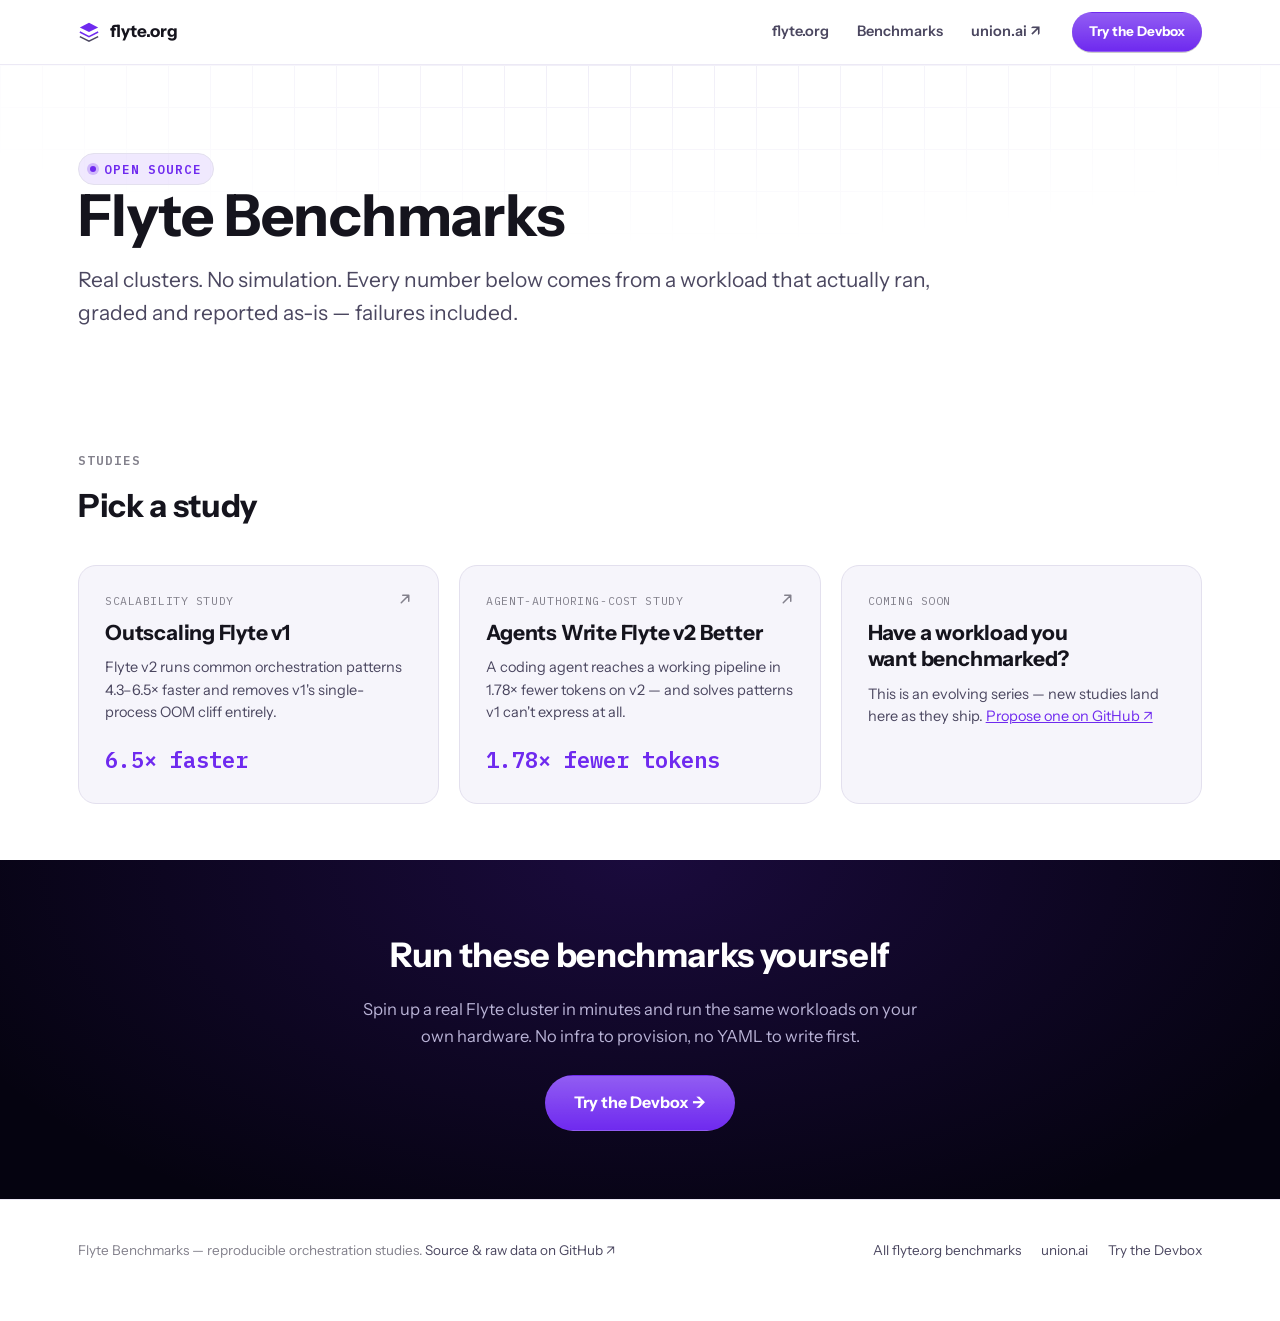
==== site/flyte.org/benchmarks/index.html @ 2f9c9e36 "Match flyte.org and union.ai benchmark pages to real 2026 brand styling flyte.org shipped a redesign" ====
<!DOCTYPE html>
<html lang="en">
<head>
<meta charset="utf-8">
<meta name="viewport" content="width=device-width, initial-scale=1">
<title>Flyte Benchmarks</title>
<meta name="description" content="Reproducible orchestration and authoring-cost benchmarks for Flyte.">
<style>

@font-face {
  font-family: 'Instrument Sans';
  font-weight: 400 700;
  font-style: normal;
  font-display: swap;
  src: url([data-uri]) format('truetype');
}
@font-face {
  font-family: 'Instrument Sans';
  font-weight: 400 700;
  font-style: italic;
  font-display: swap;
  src: url([data-uri]) format('truetype');
}
@font-face {
  font-family: 'Yellix';
  font-weight: 400;
  font-style: normal;
  font-display: swap;
  src: url([data-uri]) format('opentype');
}
@font-face {
  font-family: 'Yellix';
  font-weight: 500;
  font-style: normal;
  font-display: swap;
  src: url([data-uri]) format('opentype');
}
@font-face {
  font-family: 'Yellix';
  font-weight: 600 700;
  font-style: normal;
  font-display: swap;
  src: url([data-uri]) format('opentype');
}
@font-face {
  font-family: 'IBM Plex Mono';
  font-weight: 400;
  font-style: normal;
  font-display: swap;
  src: url([data-uri]) format('woff2');
}
@font-face {
  font-family: 'IBM Plex Mono';
  font-weight: 600;
  font-style: normal;
  font-display: swap;
  src: url([data-uri]) format('woff2');
}

:root {
  --bg: #ffffff;
  --bg-elev: #f6f5fb;
  --bg-elev2: #ece9f5;
  --border: #e3e0ee;
  --border-soft: #ece9f5;
  --ink: #15141d;
  --ink-dim: #4b4760;
  --ink-faint: #83818c;
  --accent: #6f2aef;
  --accent-2: #8c4fff;
  --accent-ink: #ffffff;
  --spark: #ffbc1d;
  --series-a: #9c85d6;
  --series-b: #6f2aef;
  --bad: #d33c2f;
  --grid-line: #efedf7;
  --dark-band-bg: #050310;
  --dark-band-ink: #ffffff;
  --dark-band-ink-dim: #b9b3d6;
  --font-display: 'Instrument Sans';
  --font-body: 'Instrument Sans';
  --font-mono: 'IBM Plex Mono';
}

*, *::before, *::after { box-sizing: border-box; }
html { scroll-behavior: smooth; }
@media (prefers-reduced-motion: reduce) {
  html { scroll-behavior: auto; }
  * { animation-duration: 0.01ms !important; animation-iteration-count: 1 !important; transition-duration: 0.01ms !important; }
}

body {
  margin: 0;
  background: var(--bg);
  color: var(--ink);
  font-family: var(--font-body), system-ui, sans-serif;
  font-size: 16px;
  line-height: 1.6;
  -webkit-font-smoothing: antialiased;
  overflow-x: hidden;
}

::selection { background: var(--accent); color: var(--accent-ink); }

a { color: inherit; }
a:focus-visible, button:focus-visible, .card:focus-visible { outline: 2px solid var(--accent); outline-offset: 3px; }

h1, h2, h3, h4 { font-family: var(--font-display), system-ui, sans-serif; font-weight: 800; margin: 0; text-wrap: balance; letter-spacing: -0.01em; }
p { margin: 0; }

.mono { font-family: var(--font-mono), ui-monospace, monospace; font-variant-numeric: tabular-nums; }

.wrap { max-width: 1180px; margin: 0 auto; padding: 0 28px; }
@media (max-width: 640px) { .wrap { padding: 0 20px; } }

/* Decorative grid sits on its own layer behind hero content -- never apply
   the mask to an element that also contains readable text. */
.bg-grid { position: relative; }
.bg-grid::before {
  content: ""; position: absolute; inset: 0; z-index: 0; pointer-events: none;
  background-image:
    linear-gradient(var(--grid-line) 1px, transparent 1px),
    linear-gradient(90deg, var(--grid-line) 1px, transparent 1px);
  background-size: 42px 42px;
  -webkit-mask-image: radial-gradient(ellipse 70% 65% at 50% 0%, #000 0%, transparent 85%);
          mask-image: radial-gradient(ellipse 70% 65% at 50% 0%, #000 0%, transparent 85%);
}
.bg-grid > .wrap { position: relative; z-index: 1; }

/* ---------- nav ---------- */
.nav {
  position: sticky; top: 0; z-index: 40;
  background: color-mix(in srgb, var(--bg) 88%, transparent);
  backdrop-filter: blur(10px);
  border-bottom: 1px solid var(--border-soft);
}
.nav-row { display: flex; align-items: center; justify-content: space-between; height: 64px; gap: 24px; }
.nav-brand { display: flex; align-items: center; gap: 10px; font-family: var(--font-display); font-weight: 800; font-size: 17px; text-decoration: none; color: var(--ink); white-space: nowrap; }
.nav-mark { width: 22px; height: 22px; flex: none; }
.nav-crumb { color: var(--ink-faint); font-weight: 600; }
.nav-links { display: flex; align-items: center; gap: 28px; font-size: 14.5px; font-weight: 600; }
.nav-links a { text-decoration: none; color: var(--ink-dim); transition: color .15s; }
.nav-links a:hover { color: var(--ink); }
.nav-links a.nav-cta { margin-left: 4px; color: var(--accent-ink); }
.nav-links a.nav-cta:hover { color: var(--accent-ink); }

/* ---------- buttons ---------- */
.btn {
  display: inline-flex; align-items: center; gap: 8px;
  font-family: var(--font-display); font-weight: 700; font-size: 15px;
  padding: 11px 22px; border-radius: 999px; text-decoration: none;
  border: 1px solid transparent; cursor: pointer; white-space: nowrap;
  transition: transform .15s ease, box-shadow .15s ease, background .15s ease, border-color .15s ease;
}
.btn:hover { transform: translateY(-1px); }
.btn-primary {
  background: var(--accent); color: var(--accent-ink);
  background-image: linear-gradient(180deg, rgba(255,255,255,.24), transparent);
  box-shadow: 0 1px 0 rgba(0,0,0,.2), 0 0 0 0 var(--accent);
}
.btn-primary:hover { box-shadow: 0 6px 24px -6px var(--accent); }
.btn-ghost { background: transparent; border-color: var(--border); color: var(--ink); }
.btn-ghost:hover { border-color: var(--accent); }
.btn-sm { padding: 8px 16px; font-size: 13.5px; }
.btn svg { width: 15px; height: 15px; }

/* ---------- hero ---------- */
.hero { position: relative; padding: 88px 0 64px; }
.eyebrow {
  display: inline-flex; align-items: center; gap: 8px;
  font-family: var(--font-mono); font-size: 12.5px; font-weight: 600;
  letter-spacing: .07em; text-transform: uppercase; color: var(--series-b);
  padding: 5px 11px; border: 1px solid var(--border); border-radius: 999px;
  background: color-mix(in srgb, var(--series-b) 10%, transparent);
}
.eyebrow .dot { width: 6px; height: 6px; border-radius: 50%; background: var(--series-b); box-shadow: 0 0 0 3px color-mix(in srgb, var(--series-b) 25%, transparent); }
.hero h1 { font-size: clamp(34px, 5.4vw, 58px); line-height: 1.06; max-width: 15ch; }
.hero .sub { font-size: clamp(17px, 2vw, 21px); color: var(--ink-dim); max-width: 62ch; margin-top: 18px; line-height: 1.55; }
.hero-meta { display: flex; flex-wrap: wrap; gap: 10px 22px; margin-top: 26px; font-family: var(--font-mono); font-size: 13px; color: var(--ink-faint); }
.hero-meta b { color: var(--ink-dim); font-weight: 600; }

/* ---------- section rhythm ---------- */
section { padding: 56px 0; }
.section-head { max-width: 62ch; margin-bottom: 34px; }
.section-kicker { font-family: var(--font-mono); font-size: 12.5px; font-weight: 600; letter-spacing: .08em; text-transform: uppercase; color: var(--ink-faint); margin-bottom: 10px; }
.section-head h2 { font-size: clamp(24px, 3vw, 32px); }
.section-head p { color: var(--ink-dim); margin-top: 12px; font-size: 17px; }
hr.rule { border: none; height: 1px; background: var(--border-soft); margin: 0; }

/* ---------- abstract ---------- */
.abstract {
  border: 1px solid var(--border); border-left: 3px solid var(--series-b);
  background: var(--bg-elev); border-radius: 16px;
  padding: 26px 28px; font-size: 16.5px; line-height: 1.7; color: var(--ink-dim);
}
.abstract b { color: var(--ink); }
.abstract .label { display: block; font-family: var(--font-mono); font-size: 12px; letter-spacing: .08em; text-transform: uppercase; color: var(--series-b); font-weight: 700; margin-bottom: 12px; }

/* ---------- stat row ---------- */
.stat-row { display: grid; grid-template-columns: repeat(auto-fit, minmax(180px, 1fr)); gap: 1px; background: var(--border); border: 1px solid var(--border); border-radius: 16px; overflow: hidden; }
.stat { background: var(--bg-elev); padding: 22px 22px 20px; }
.stat .num { font-family: var(--font-mono); font-weight: 600; font-size: clamp(26px, 3.4vw, 36px); color: var(--ink); display: block; letter-spacing: -0.01em; }
.stat .num.accent { color: var(--series-b); }
.stat .num.bad { color: var(--bad); }
.stat .lbl { font-size: 13.5px; color: var(--ink-faint); margin-top: 6px; line-height: 1.4; }

/* ---------- figure / chart cards ---------- */
.figure { border: 1px solid var(--border); background: var(--bg-elev); border-radius: 18px; padding: 26px 26px 22px; margin-top: 20px; opacity: 0; transform: translateY(14px); transition: opacity .6s ease, transform .6s ease; }
.figure.in-view { opacity: 1; transform: none; }
.figure-head { display: flex; justify-content: space-between; align-items: baseline; gap: 16px; flex-wrap: wrap; margin-bottom: 4px; }
.figure-title { font-family: var(--font-display); font-weight: 700; font-size: 18px; }
.figure-tag { font-family: var(--font-mono); font-size: 11.5px; color: var(--ink-faint); letter-spacing: .04em; }
.figure-note { color: var(--ink-dim); font-size: 14.5px; margin-top: 14px; line-height: 1.55; max-width: 68ch; }
.figure-note b { color: var(--ink); }
.legend { display: flex; gap: 18px; flex-wrap: wrap; font-size: 13px; color: var(--ink-dim); margin-top: 4px; }
.legend .sw { display: inline-flex; align-items: center; gap: 7px; }
.legend .sw i { width: 11px; height: 11px; border-radius: 3px; display: inline-block; }

.chart-wrap { position: relative; margin-top: 14px; }
.chart-wrap svg { width: 100%; height: auto; display: block; overflow: visible; }
.axis-label { fill: var(--ink-faint); font-family: var(--font-mono); font-size: 10.5px; }
.grid-line { stroke: var(--border-soft); stroke-width: 1; }
.bar-label { fill: var(--ink); font-family: var(--font-mono); font-size: 11px; font-weight: 600; text-anchor: middle; }
.oom-label { fill: var(--bad); font-family: var(--font-mono); font-size: 11px; font-weight: 700; text-anchor: middle; }

.tooltip {
  position: absolute; pointer-events: none; z-index: 10;
  background: var(--bg-elev2); border: 1px solid var(--border); border-radius: 10px;
  padding: 8px 11px; font-family: var(--font-mono); font-size: 12.5px; color: var(--ink);
  box-shadow: 0 10px 30px -8px rgba(0,0,0,.6);
  opacity: 0; transform: translate(-50%, -6px); transition: opacity .1s ease;
  white-space: nowrap;
}
.tooltip.show { opacity: 1; }
.tooltip .k { color: var(--ink-faint); }

/* ---------- code ---------- */
pre.code {
  font-family: var(--font-mono); font-size: 13px; line-height: 1.55;
  background: #000000; border: 1px solid var(--border); border-radius: 10px;
  padding: 16px 18px; overflow-x: auto; color: #d9d3ee;
}
pre.code .k { color: var(--series-b); }
pre.code .c { color: var(--ink-faint); font-style: italic; }
pre.code .s { color: var(--spark); }

/* ---------- CTA band ---------- */
.cta-band {
  background: var(--dark-band-bg);
  color: var(--dark-band-ink);
  background-image: radial-gradient(ellipse 60% 120% at 50% 0%, color-mix(in srgb, var(--accent) 20%, transparent), transparent);
  padding: 68px 0;
  text-align: center;
}
.cta-band h2 { font-size: clamp(24px, 3.4vw, 34px); max-width: 26ch; margin: 0 auto; }
.cta-band p { color: var(--dark-band-ink-dim); margin: 14px auto 0; max-width: 52ch; font-size: 16.5px; }
.cta-band .btn { margin-top: 26px; padding: 14px 28px; font-size: 16px; }

/* ---------- footer ---------- */
footer { border-top: 1px solid var(--border-soft); padding: 40px 0 48px; }
.footer-row { display: flex; justify-content: space-between; align-items: center; flex-wrap: wrap; gap: 16px; font-size: 13.5px; color: var(--ink-faint); }
.footer-row a { color: var(--ink-dim); text-decoration: none; }
.footer-row a:hover { color: var(--ink); }
.footer-links { display: flex; gap: 20px; flex-wrap: wrap; }

/* ---------- landing grid ---------- */
.bench-grid { display: grid; grid-template-columns: repeat(auto-fit, minmax(320px, 1fr)); gap: 20px; }
.bench-card {
  display: block; text-decoration: none; color: var(--ink);
  border: 1px solid var(--border); background: var(--bg-elev); border-radius: 18px;
  padding: 26px; position: relative; overflow: hidden;
  transition: border-color .2s ease, transform .2s ease;
}
.bench-card:hover { border-color: var(--series-b); transform: translateY(-3px); }
.bench-card .card-kicker { font-family: var(--font-mono); font-size: 11.5px; color: var(--ink-faint); letter-spacing: .05em; text-transform: uppercase; }
.bench-card h3 { font-size: 21px; margin-top: 10px; line-height: 1.25; }
.bench-card p { color: var(--ink-dim); margin-top: 10px; font-size: 14.5px; line-height: 1.55; }
.bench-card .card-stat { margin-top: 18px; font-family: var(--font-mono); font-size: 22px; font-weight: 700; color: var(--series-b); }
.bench-card .card-arrow { position: absolute; top: 24px; right: 24px; width: 18px; height: 18px; color: var(--ink-faint); transition: transform .2s ease, color .2s ease; }
.bench-card:hover .card-arrow { transform: translate(3px,-3px); color: var(--series-b); }
.bench-card.soon { opacity: .55; }
.bench-card.soon:hover { transform: none; border-color: var(--border); }

.reveal { opacity: 0; transform: translateY(16px); transition: opacity .6s ease, transform .6s ease; }
.reveal.in-view { opacity: 1; transform: none; }

@media (max-width: 780px) {
  .nav-links { display: none; }
  section { padding: 40px 0; }
}

</style>
</head>
<body>

<div class="nav"><div class="wrap nav-row"><a class="nav-brand" href="https://claude.ai/code/artifact/f038a17a-6188-4462-beaf-831272d81a8d"><svg class="nav-mark" viewBox="0 0 24 24" fill="none" xmlns="http://www.w3.org/2000/svg"><path d="M12 2L2 7L12 12L22 7L12 2Z" fill="var(--series-b)"/><path d="M2 17L12 22L22 17" stroke="var(--ink-dim)" stroke-width="1.6" fill="none"/><path d="M2 12L12 17L22 12" stroke="var(--series-b)" stroke-width="1.6" fill="none"/></svg>flyte.org</a><div class="nav-links"><a href="https://flyte.org">flyte.org</a><a href="https://claude.ai/code/artifact/f038a17a-6188-4462-beaf-831272d81a8d">Benchmarks</a><a href="https://www.union.ai">union.ai &#8599;</a><a class="btn btn-primary btn-sm nav-cta" href="https://flyte.org/devbox">Try the Devbox</a></div></div></div>
<main>
  <section class="hero bg-grid">
    <div class="wrap">
      <span class="eyebrow"><span class="dot"></span>Open source</span>
      <h1>Flyte Benchmarks</h1>
      <p class="sub">Real clusters. No simulation. Every number below comes from a workload that actually ran, graded and reported as-is &mdash; failures included.</p>
    </div>
  </section>

  <section>
    <div class="wrap">
      <div class="section-head">
        <div class="section-kicker">Studies</div>
        <h2>Pick a study</h2>
      </div>
      <div class="bench-grid"><a class="bench-card reveal" href="https://claude.ai/code/artifact/95b1f87b-9c6f-42b0-971b-194445c708f6"><svg class="card-arrow" viewBox="0 0 24 24" fill="none"><path d="M7 17L17 7M17 7H9M17 7V15" stroke="currentColor" stroke-width="2" stroke-linecap="round" stroke-linejoin="round"/></svg><div class="card-kicker">Scalability study</div><h3>Outscaling Flyte v1</h3><p>Flyte v2 runs common orchestration patterns 4.3–6.5× faster and removes v1's single-process OOM cliff entirely.</p><div class="card-stat mono">6.5× faster</div></a><a class="bench-card reveal" href="https://claude.ai/code/artifact/27075d8f-08c7-499d-ad43-006d57b077e4"><svg class="card-arrow" viewBox="0 0 24 24" fill="none"><path d="M7 17L17 7M17 7H9M17 7V15" stroke="currentColor" stroke-width="2" stroke-linecap="round" stroke-linejoin="round"/></svg><div class="card-kicker">Agent-authoring-cost study</div><h3>Agents Write Flyte v2 Better</h3><p>A coding agent reaches a working pipeline in 1.78× fewer tokens on v2 — and solves patterns v1 can't express at all.</p><div class="card-stat mono">1.78× fewer tokens</div></a><div class="bench-card soon reveal"><div class="card-kicker">Coming soon</div><h3>Have a workload you want benchmarked?</h3><p>This is an evolving series &mdash; new studies land here as they ship. <a href="https://github.com/flyteorg/flyte-benchmarks" target="_blank" rel="noopener" style="color:var(--series-b)">Propose one on GitHub &#8599;</a></p></div></div>
    </div>
  </section>

  <div class="cta-band"><div class="wrap"><h2>Run these benchmarks yourself</h2><p>Spin up a real Flyte cluster in minutes and run the same workloads on your own hardware. No infra to provision, no YAML to write first.</p><a class="btn btn-primary" href="https://flyte.org/devbox">Try the Devbox &rarr;</a></div></div>
</main>
<footer><div class="wrap footer-row"><div>Flyte Benchmarks &mdash; reproducible orchestration studies. <a href="https://github.com/flyteorg/flyte-benchmarks" target="_blank" rel="noopener">Source &amp; raw data on GitHub &#8599;</a></div><div class="footer-links"><a href="https://claude.ai/code/artifact/f038a17a-6188-4462-beaf-831272d81a8d">All flyte.org benchmarks</a><a href="https://www.union.ai">union.ai</a><a href="https://flyte.org/devbox">Try the Devbox</a></div></div></footer>

<script>

(function(){
  var css = getComputedStyle(document.documentElement);
  function tok(name){ return css.getPropertyValue(name).trim(); }

  // ---------- scroll reveal ----------
  var io = new IntersectionObserver(function(entries){
    entries.forEach(function(e){ if (e.isIntersecting) e.target.classList.add('in-view'); });
  }, { threshold: 0.16 });
  var revealEls = document.querySelectorAll('.reveal, .figure');
  revealEls.forEach(function(el){ io.observe(el); });
  // safety net: guarantee visibility even if the observer never fires
  // (unusual viewport/zoom, slow callback, extensions) rather than leaving
  // content permanently opacity:0.
  setTimeout(function(){
    revealEls.forEach(function(el){ el.classList.add('in-view'); });
  }, 1200);

  // ---------- count-up ----------
  function easeOutExpo(t){ return t === 1 ? 1 : 1 - Math.pow(2, -10 * t); }
  function countUp(el){
    var target = parseFloat(el.dataset.to);
    var start = parseFloat(el.dataset.from || '0');
    var decimals = parseInt(el.dataset.decimals || '0', 10);
    var prefix = el.dataset.prefix || '';
    var suffix = el.dataset.suffix || '';
    var dur = 1400;
    var t0 = null;
    function step(ts){
      if (!t0) t0 = ts;
      var p = Math.min(1, (ts - t0) / dur);
      var v = start + (target - start) * easeOutExpo(p);
      el.textContent = prefix + v.toLocaleString(undefined, {minimumFractionDigits: decimals, maximumFractionDigits: decimals}) + suffix;
      if (p < 1) requestAnimationFrame(step);
    }
    requestAnimationFrame(step);
  }
  var countupEls = document.querySelectorAll('[data-countup]');
  var cio = new IntersectionObserver(function(entries, obs){
    entries.forEach(function(e){
      if (e.isIntersecting && !e.target.dataset.counted){
        e.target.dataset.counted = '1'; countUp(e.target); obs.unobserve(e.target);
      }
    });
  }, { threshold: 0.6 });
  countupEls.forEach(function(el){ cio.observe(el); });
  // safety net: same rationale as the reveal observer above.
  setTimeout(function(){
    countupEls.forEach(function(el){
      if (!el.dataset.counted){ el.dataset.counted = '1'; countUp(el); }
    });
  }, 1200);

  // ---------- shared tooltip ----------
  var tip = document.createElement('div');
  tip.className = 'tooltip';
  document.body.appendChild(tip);
  function showTip(evt, html, wrap){
    tip.innerHTML = html;
    tip.classList.add('show');
    var r = wrap.getBoundingClientRect();
    var x = evt.clientX, y = r.top + window.scrollY - 10;
    tip.style.left = x + 'px';
    tip.style.top = y + 'px';
  }
  function hideTip(){ tip.classList.remove('show'); }

  var NS = 'http://www.w3.org/2000/svg';
  function el(tag, attrs){
    var e = document.createElementNS(NS, tag);
    for (var k in attrs) e.setAttribute(k, attrs[k]);
    return e;
  }

  // ---------- grouped / annotated bar chart ----------
  // opts: { categories:[...], series:[{label,color,values:[num|null,...]}],
  //         yMax, yFmt(v), barFmt(v), unit, oomText, height }
  window.BenchBar = function(containerId, opts){
    var host = document.getElementById(containerId);
    var W = 640, H = opts.height || 320;
    var padL = 46, padR = 12, padT = 18, padB = 34;
    var innerW = W - padL - padR, innerH = H - padT - padB;
    var n = opts.categories.length, s = opts.series.length;
    var groupW = innerW / n;
    var barW = Math.min(34, (groupW * 0.66) / s);
    var yMax = opts.yMax;

    var svg = el('svg', { viewBox: '0 0 ' + W + ' ' + H, preserveAspectRatio: 'xMidYMid meet' });
    host.appendChild(svg);

    var ticks = opts.yTicks || 4;
    for (var i = 0; i <= ticks; i++){
      var yv = yMax * i / ticks;
      var y = padT + innerH - (yv / yMax) * innerH;
      svg.appendChild(el('line', { x1: padL, x2: W - padR, y1: y, y2: y, class: 'grid-line' }));
      var lab = el('text', { x: padL - 8, y: y + 3, class: 'axis-label', 'text-anchor': 'end' });
      lab.textContent = opts.yFmt ? opts.yFmt(yv) : yv;
      svg.appendChild(lab);
    }

    opts.categories.forEach(function(cat, ci){
      var gx = padL + ci * groupW + groupW / 2;
      var lab = el('text', { x: gx, y: H - 10, class: 'axis-label', 'text-anchor': 'middle' });
      lab.textContent = cat;
      svg.appendChild(lab);

      opts.series.forEach(function(s0, si){
        var v = s0.values[ci];
        var bx = gx - (s * barW) / 2 + si * barW + barW * 0.08;
        var bw = barW * 0.84;
        if (v === null || v === undefined){
          var by = padT + innerH - 2;
          // Give the label the full half-group it sits in (not just its own
          // narrow bar-slot) so it clears a sibling bar in the same group --
          // a bar-slot-centered label collides with a neighbor once there
          // are 3+ categories and the group narrows.
          var anchor = 'middle', lx = gx;
          if (s > 1 && si === 0){ anchor = 'end'; lx = gx - 5; }
          else if (s > 1 && si === s - 1){ anchor = 'start'; lx = gx + 5; }
          var txt = el('text', { x: lx, y: by - 6, class: 'oom-label', 'text-anchor': anchor });
          txt.textContent = opts.oomText || 'N/A';
          svg.appendChild(txt);
          return;
        }
        var bh = (v / yMax) * innerH;
        var rect = el('rect', {
          x: bx, y: padT + innerH, width: bw, height: 0,
          fill: s0.color, rx: 3
        });
        svg.appendChild(rect);
        requestAnimationFrame(function(){
          rect.style.transition = 'y .8s cubic-bezier(.16,1,.3,1), height .8s cubic-bezier(.16,1,.3,1)';
          rect.setAttribute('y', padT + innerH - bh);
          rect.setAttribute('height', bh);
        });
        var lbl = el('text', { x: bx + bw/2, y: padT + innerH - bh - 7, class: 'bar-label', opacity: 0 });
        lbl.textContent = opts.barFmt ? opts.barFmt(v) : v;
        svg.appendChild(lbl);
        setTimeout(function(l){ l.style.transition = 'opacity .4s'; l.setAttribute('opacity', 1); }, 500, lbl);

        rect.addEventListener('mousemove', function(e){
          showTip(e, '<span class="k">' + s0.label + '</span>&nbsp; <b>' + (opts.barFmt ? opts.barFmt(v) : v) + (opts.unit||'') + '</b>', host);
        });
        rect.addEventListener('mouseleave', hideTip);
        rect.style.cursor = 'pointer';
      });
    });
  };

  // ---------- line chart (animated draw) ----------
  // opts: { xLabels:[...], series:[{label,color,values:[num,...]}], yMax, yFmt, ptFmt, height }
  window.BenchLine = function(containerId, opts){
    var host = document.getElementById(containerId);
    var W = 640, H = opts.height || 320;
    var padL = 50, padR = 20, padT = 18, padB = 34;
    var innerW = W - padL - padR, innerH = H - padT - padB;
    var n = opts.xLabels.length;
    var yMax = opts.yMax, yMin = opts.yMin || 0;

    var svg = el('svg', { viewBox: '0 0 ' + W + ' ' + H, preserveAspectRatio: 'xMidYMid meet' });
    host.appendChild(svg);

    var ticks = opts.yTicks || 4;
    for (var i = 0; i <= ticks; i++){
      var yv = yMin + (yMax - yMin) * i / ticks;
      var y = padT + innerH - ((yv - yMin) / (yMax - yMin)) * innerH;
      svg.appendChild(el('line', { x1: padL, x2: W - padR, y1: y, y2: y, class: 'grid-line' }));
      var lab = el('text', { x: padL - 8, y: y + 3, class: 'axis-label', 'text-anchor': 'end' });
      lab.textContent = opts.yFmt ? opts.yFmt(yv) : yv;
      svg.appendChild(lab);
    }
    opts.xLabels.forEach(function(xl, xi){
      var x = padL + (xi / (n - 1)) * innerW;
      var lab = el('text', { x: x, y: H - 10, class: 'axis-label', 'text-anchor': 'middle' });
      lab.textContent = xl;
      svg.appendChild(lab);
    });

    function xy(xi, v){
      var x = padL + (xi / (n - 1)) * innerW;
      var y = padT + innerH - ((v - yMin) / (yMax - yMin)) * innerH;
      return [x, y];
    }

    opts.series.forEach(function(s0){
      var validIdx = [];
      var d = '';
      s0.values.forEach(function(v, i){
        if (v === null || v === undefined) return;
        var p = xy(i, v);
        d += (validIdx.length === 0 ? 'M' : 'L') + p[0].toFixed(2) + ' ' + p[1].toFixed(2) + ' ';
        validIdx.push(i);
      });
      var path = el('path', { d: d.trim(), fill: 'none', stroke: s0.color, 'stroke-width': 2.5, 'stroke-linecap': 'round', 'stroke-linejoin': 'round' });
      svg.appendChild(path);
      var len = path.getTotalLength();
      path.style.strokeDasharray = len;
      path.style.strokeDashoffset = len;
      requestAnimationFrame(function(){
        path.style.transition = 'stroke-dashoffset 1.1s cubic-bezier(.16,1,.3,1)';
        path.style.strokeDashoffset = 0;
      });
      validIdx.forEach(function(i){
        var p = xy(i, s0.values[i]);
        var dot = el('circle', { cx: p[0], cy: p[1], r: 4, fill: s0.color, stroke: tok('--bg-elev') || '#111', 'stroke-width': 2 });
        svg.appendChild(dot);
        dot.style.cursor = 'pointer';
        dot.addEventListener('mousemove', function(e){
          showTip(e, '<span class="k">' + s0.label + '</span>&nbsp; <b>' + (opts.ptFmt ? opts.ptFmt(s0.values[i]) : s0.values[i]) + '</b>', host);
        });
        dot.addEventListener('mouseleave', hideTip);
      });
      var lastGood = validIdx[validIdx.length - 1];
      if (lastGood !== undefined && lastGood < s0.values.length - 1){
        var lp = xy(lastGood, s0.values[lastGood]);
        var mark = el('text', { x: lp[0] + 8, y: lp[1] - 8, class: 'axis-label', fill: 'var(--bad)' });
        mark.textContent = opts.oomText || 'OOM';
        svg.appendChild(mark);
      }
    });
  };

  // ---------- GPU trace: compute util + memory strips w/ looping scan-line ----------
  window.BenchTrace = function(containerId, opts){
    // opts: { util:[0..1,...], mem:[GiB,...], color, memMax, label }
    var host = document.getElementById(containerId);
    var W = 640, H = 168;
    var padL = 4, padR = 4;
    var uTop = 4, uH = 74, mTop = uTop + uH + 20, mH = 60;
    var innerW = W - padL - padR;
    var n = opts.util.length;
    var svg = el('svg', { viewBox: '0 0 ' + W + ' ' + H, preserveAspectRatio: 'xMidYMid meet' });
    host.appendChild(svg);

    function path(vals, top, h, max){
      var pts = vals.map(function(v, i){
        var x = padL + (i / (n - 1)) * innerW;
        var y = top + h - (v / max) * h;
        return [x, y];
      });
      var line = pts.map(function(p,i){ return (i===0?'M':'L') + p[0].toFixed(2)+' '+p[1].toFixed(2); }).join(' ');
      var area = line + ' L ' + pts[pts.length-1][0].toFixed(2) + ' ' + (top+h) + ' L ' + pts[0][0].toFixed(2) + ' ' + (top+h) + ' Z';
      return { line: line, area: area };
    }

    [['util', opts.util, uTop, uH, 1], ['mem', opts.mem, mTop, mH, opts.memMax]].forEach(function(cfg){
      var vals = cfg[1], top = cfg[2], h = cfg[3], max = cfg[4];
      var p = path(vals, top, h, max);
      svg.appendChild(el('line', { x1: padL, x2: W-padR, y1: top+h, y2: top+h, class: 'grid-line' }));
      svg.appendChild(el('line', { x1: padL, x2: W-padR, y1: top, y2: top, class: 'grid-line' }));
      var fillId = containerId + '-' + cfg[0] + '-fill';
      var grad = el('linearGradient', { id: fillId, x1:0, y1:0, x2:0, y2:1 });
      grad.appendChild(el('stop', { offset:'0%', 'stop-color': opts.color, 'stop-opacity': 0.38 }));
      grad.appendChild(el('stop', { offset:'100%', 'stop-color': opts.color, 'stop-opacity': 0.02 }));
      var defs = el('defs', {}); defs.appendChild(grad); svg.appendChild(defs);
      var areaPath = el('path', { d: p.area, fill: 'url(#'+fillId+')' });
      svg.appendChild(areaPath);
      var linePath = el('path', { d: p.line, fill: 'none', stroke: opts.color, 'stroke-width': 2, 'stroke-linejoin':'round' });
      svg.appendChild(linePath);
      var len = linePath.getTotalLength();
      linePath.style.strokeDasharray = len; linePath.style.strokeDashoffset = len;
      areaPath.style.opacity = 0;
      requestAnimationFrame(function(){
        linePath.style.transition = 'stroke-dashoffset 1.3s cubic-bezier(.16,1,.3,1)';
        linePath.style.strokeDashoffset = 0;
        areaPath.style.transition = 'opacity 1s ease .3s';
        areaPath.style.opacity = 1;
      });
    });

    svg.appendChild((function(){ var t = el('text', { x: padL, y: uTop-8, class:'axis-label' }); t.textContent = 'compute util'; return t; })());
    svg.appendChild((function(){ var t = el('text', { x: padL, y: mTop-8, class:'axis-label' }); t.textContent = 'GPU memory'; return t; })());

    // looping scanner sweep
    var scan = el('rect', { x: 0, y: 0, width: 2, height: H, fill: opts.color, opacity: 0.55 });
    svg.appendChild(scan);
    scan.style.animation = 'benchscan 5.5s linear infinite';
  };

  var styleTag = document.createElement('style');
  styleTag.textContent = '@keyframes benchscan { 0%{ transform: translateX(4px); opacity:0; } 6%{opacity:.55;} 94%{opacity:.55;} 100%{ transform: translateX(636px); opacity:0; } }';
  document.head.appendChild(styleTag);
})();


</script>
</body>
</html>
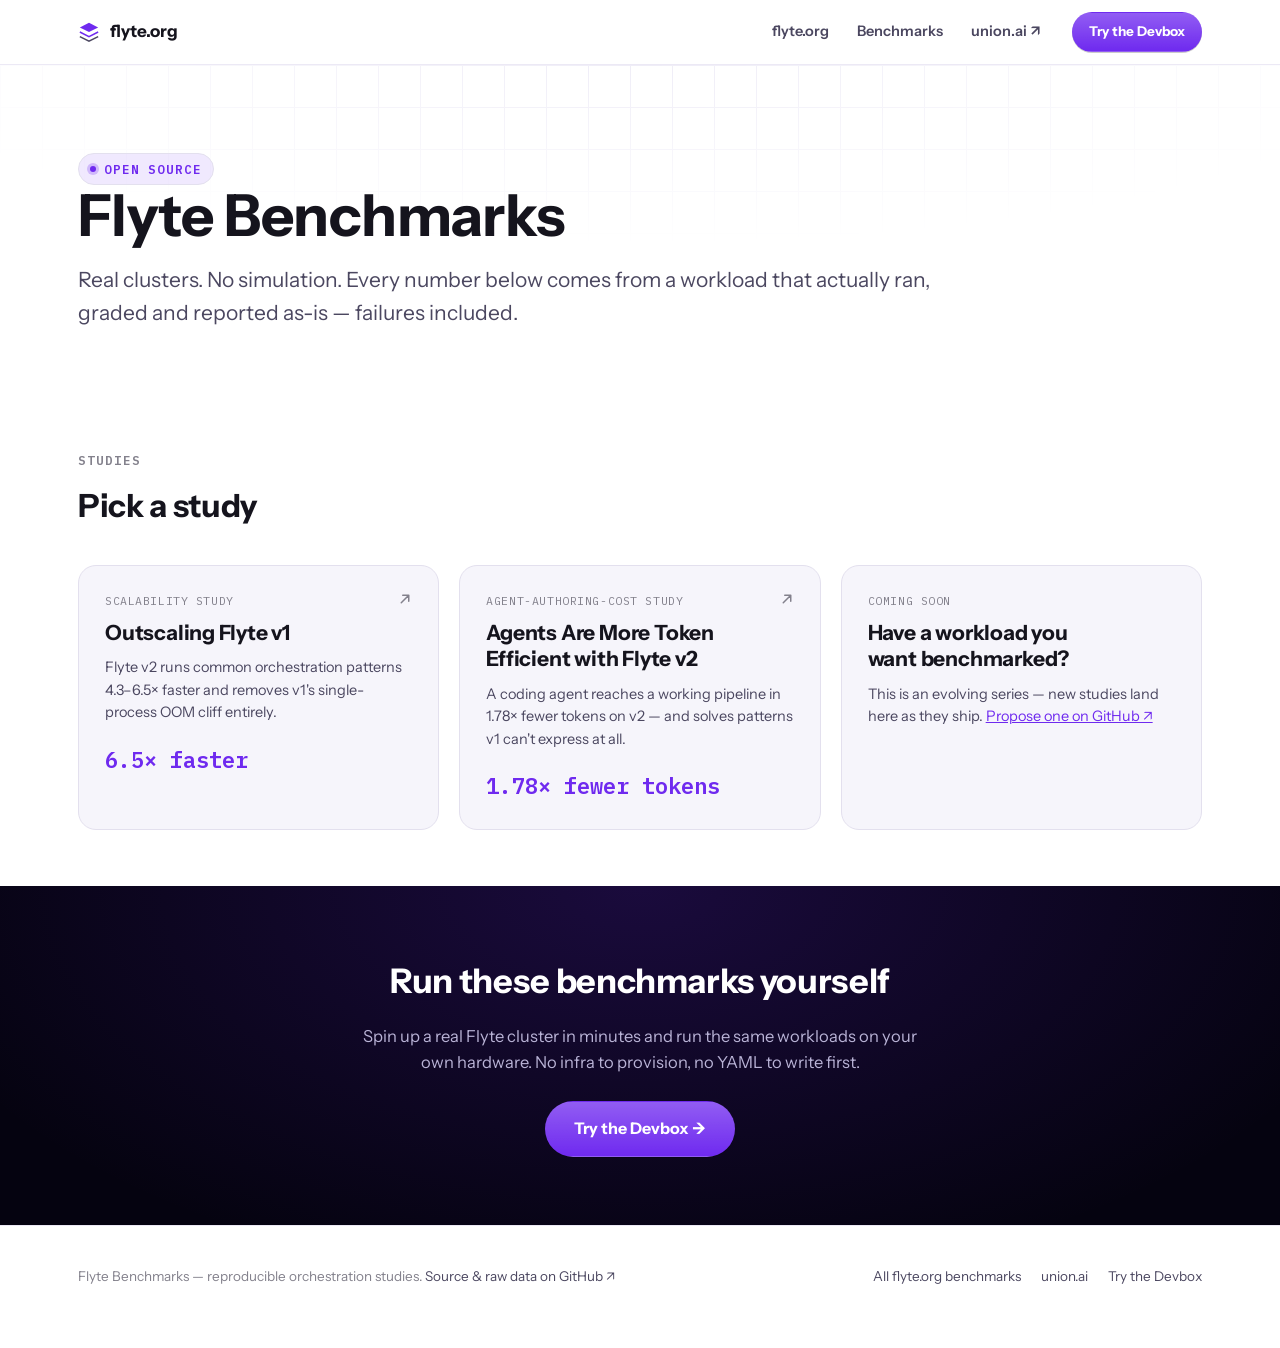
==== commit 8b8671ab: "Make chart animations actually visible; add horizontal bars; rename agent paper Chart animations (ba" ====
--- a/site/flyte.org/benchmarks/index.html
+++ b/site/flyte.org/benchmarks/index.html
@@ -218,10 +218,10 @@
 
 .chart-wrap { position: relative; margin-top: 14px; }
 .chart-wrap svg { width: 100%; height: auto; display: block; overflow: visible; }
-.axis-label { fill: var(--ink-faint); font-family: var(--font-mono); font-size: 10.5px; }
+.axis-label { fill: var(--ink-faint); font-family: var(--font-mono); font-size: 9px; }
 .grid-line { stroke: var(--border-soft); stroke-width: 1; }
-.bar-label { fill: var(--ink); font-family: var(--font-mono); font-size: 11px; font-weight: 600; text-anchor: middle; }
-.oom-label { fill: var(--bad); font-family: var(--font-mono); font-size: 11px; font-weight: 700; text-anchor: middle; }
+.bar-label { fill: var(--ink); font-family: var(--font-mono); font-size: 9.5px; font-weight: 600; text-anchor: middle; }
+.oom-label { fill: var(--bad); font-family: var(--font-mono); font-size: 9px; font-weight: 700; letter-spacing: .02em; }
 
 .tooltip {
   position: absolute; pointer-events: none; z-index: 10;
@@ -293,7 +293,7 @@
 </head>
 <body>
 
-<div class="nav"><div class="wrap nav-row"><a class="nav-brand" href="https://claude.ai/code/artifact/f038a17a-6188-4462-beaf-831272d81a8d"><svg class="nav-mark" viewBox="0 0 24 24" fill="none" xmlns="http://www.w3.org/2000/svg"><path d="M12 2L2 7L12 12L22 7L12 2Z" fill="var(--series-b)"/><path d="M2 17L12 22L22 17" stroke="var(--ink-dim)" stroke-width="1.6" fill="none"/><path d="M2 12L12 17L22 12" stroke="var(--series-b)" stroke-width="1.6" fill="none"/></svg>flyte.org</a><div class="nav-links"><a href="https://flyte.org">flyte.org</a><a href="https://claude.ai/code/artifact/f038a17a-6188-4462-beaf-831272d81a8d">Benchmarks</a><a href="https://www.union.ai">union.ai &#8599;</a><a class="btn btn-primary btn-sm nav-cta" href="https://flyte.org/devbox">Try the Devbox</a></div></div></div>
+<div class="nav"><div class="wrap nav-row"><a class="nav-brand" href="index.html"><svg class="nav-mark" viewBox="0 0 24 24" fill="none" xmlns="http://www.w3.org/2000/svg"><path d="M12 2L2 7L12 12L22 7L12 2Z" fill="var(--series-b)"/><path d="M2 17L12 22L22 17" stroke="var(--ink-dim)" stroke-width="1.6" fill="none"/><path d="M2 12L12 17L22 12" stroke="var(--series-b)" stroke-width="1.6" fill="none"/></svg>flyte.org</a><div class="nav-links"><a href="https://flyte.org">flyte.org</a><a href="index.html">Benchmarks</a><a href="https://www.union.ai">union.ai &#8599;</a><a class="btn btn-primary btn-sm nav-cta" href="https://flyte.org/devbox">Try the Devbox</a></div></div></div>
 <main>
   <section class="hero bg-grid">
     <div class="wrap">
@@ -309,13 +309,13 @@
         <div class="section-kicker">Studies</div>
         <h2>Pick a study</h2>
       </div>
-      <div class="bench-grid"><a class="bench-card reveal" href="https://claude.ai/code/artifact/95b1f87b-9c6f-42b0-971b-194445c708f6"><svg class="card-arrow" viewBox="0 0 24 24" fill="none"><path d="M7 17L17 7M17 7H9M17 7V15" stroke="currentColor" stroke-width="2" stroke-linecap="round" stroke-linejoin="round"/></svg><div class="card-kicker">Scalability study</div><h3>Outscaling Flyte v1</h3><p>Flyte v2 runs common orchestration patterns 4.3–6.5× faster and removes v1's single-process OOM cliff entirely.</p><div class="card-stat mono">6.5× faster</div></a><a class="bench-card reveal" href="https://claude.ai/code/artifact/27075d8f-08c7-499d-ad43-006d57b077e4"><svg class="card-arrow" viewBox="0 0 24 24" fill="none"><path d="M7 17L17 7M17 7H9M17 7V15" stroke="currentColor" stroke-width="2" stroke-linecap="round" stroke-linejoin="round"/></svg><div class="card-kicker">Agent-authoring-cost study</div><h3>Agents Write Flyte v2 Better</h3><p>A coding agent reaches a working pipeline in 1.78× fewer tokens on v2 — and solves patterns v1 can't express at all.</p><div class="card-stat mono">1.78× fewer tokens</div></a><div class="bench-card soon reveal"><div class="card-kicker">Coming soon</div><h3>Have a workload you want benchmarked?</h3><p>This is an evolving series &mdash; new studies land here as they ship. <a href="https://github.com/flyteorg/flyte-benchmarks" target="_blank" rel="noopener" style="color:var(--series-b)">Propose one on GitHub &#8599;</a></p></div></div>
+      <div class="bench-grid"><a class="bench-card reveal" href="flyte1-vs-flyte2/index.html"><svg class="card-arrow" viewBox="0 0 24 24" fill="none"><path d="M7 17L17 7M17 7H9M17 7V15" stroke="currentColor" stroke-width="2" stroke-linecap="round" stroke-linejoin="round"/></svg><div class="card-kicker">Scalability study</div><h3>Outscaling Flyte v1</h3><p>Flyte v2 runs common orchestration patterns 4.3–6.5× faster and removes v1's single-process OOM cliff entirely.</p><div class="card-stat mono">6.5× faster</div></a><a class="bench-card reveal" href="agents-write-flyte2-better/index.html"><svg class="card-arrow" viewBox="0 0 24 24" fill="none"><path d="M7 17L17 7M17 7H9M17 7V15" stroke="currentColor" stroke-width="2" stroke-linecap="round" stroke-linejoin="round"/></svg><div class="card-kicker">Agent-authoring-cost study</div><h3>Agents Are More Token Efficient with Flyte v2</h3><p>A coding agent reaches a working pipeline in 1.78× fewer tokens on v2 — and solves patterns v1 can't express at all.</p><div class="card-stat mono">1.78× fewer tokens</div></a><div class="bench-card soon reveal"><div class="card-kicker">Coming soon</div><h3>Have a workload you want benchmarked?</h3><p>This is an evolving series &mdash; new studies land here as they ship. <a href="https://github.com/flyteorg/flyte-benchmarks" target="_blank" rel="noopener" style="color:var(--series-b)">Propose one on GitHub &#8599;</a></p></div></div>
     </div>
   </section>
 
   <div class="cta-band"><div class="wrap"><h2>Run these benchmarks yourself</h2><p>Spin up a real Flyte cluster in minutes and run the same workloads on your own hardware. No infra to provision, no YAML to write first.</p><a class="btn btn-primary" href="https://flyte.org/devbox">Try the Devbox &rarr;</a></div></div>
 </main>
-<footer><div class="wrap footer-row"><div>Flyte Benchmarks &mdash; reproducible orchestration studies. <a href="https://github.com/flyteorg/flyte-benchmarks" target="_blank" rel="noopener">Source &amp; raw data on GitHub &#8599;</a></div><div class="footer-links"><a href="https://claude.ai/code/artifact/f038a17a-6188-4462-beaf-831272d81a8d">All flyte.org benchmarks</a><a href="https://www.union.ai">union.ai</a><a href="https://flyte.org/devbox">Try the Devbox</a></div></div></footer>
+<footer><div class="wrap footer-row"><div>Flyte Benchmarks &mdash; reproducible orchestration studies. <a href="https://github.com/flyteorg/flyte-benchmarks" target="_blank" rel="noopener">Source &amp; raw data on GitHub &#8599;</a></div><div class="footer-links"><a href="index.html">All flyte.org benchmarks</a><a href="https://www.union.ai">union.ai</a><a href="https://flyte.org/devbox">Try the Devbox</a></div></div></footer>
 
 <script>
 
@@ -324,17 +324,37 @@
   function tok(name){ return css.getPropertyValue(name).trim(); }
 
   // ---------- scroll reveal ----------
-  var io = new IntersectionObserver(function(entries){
-    entries.forEach(function(e){ if (e.isIntersecting) e.target.classList.add('in-view'); });
-  }, { threshold: 0.16 });
+  // Fades in only as each figure/section actually scrolls into view. Where
+  // IntersectionObserver isn't available at all, reveal immediately rather
+  // than leaving content permanently invisible -- but never on a timer,
+  // which would fire the animation regardless of scroll position.
+  //
+  // Chart draw calls (BenchBar/BenchLine/etc, registered via registerChart)
+  // are deferred the same way: a chart's grow/draw animation must play once
+  // its figure is actually visible, not at page load while it's still
+  // sitting at opacity:0 -- otherwise the animation finishes long before
+  // anyone can see it and the figure just "pops in" fully drawn.
+  var chartReady = {};
+  window.registerChart = function(id, fn){
+    var target = document.getElementById(id);
+    if (target && target.classList.contains('in-view')){ fn(); return; }
+    chartReady[id] = fn;
+  };
   var revealEls = document.querySelectorAll('.reveal, .figure');
-  revealEls.forEach(function(el){ io.observe(el); });
-  // safety net: guarantee visibility even if the observer never fires
-  // (unusual viewport/zoom, slow callback, extensions) rather than leaving
-  // content permanently opacity:0.
-  setTimeout(function(){
+  if (window.IntersectionObserver){
+    var io = new IntersectionObserver(function(entries){
+      entries.forEach(function(e){
+        if (e.isIntersecting){
+          e.target.classList.add('in-view');
+          var fn = chartReady[e.target.id];
+          if (fn){ fn(); delete chartReady[e.target.id]; }
+        }
+      });
+    }, { threshold: 0.16 });
+    revealEls.forEach(function(el){ io.observe(el); });
+  } else {
     revealEls.forEach(function(el){ el.classList.add('in-view'); });
-  }, 1200);
+  }
 
   // ---------- count-up ----------
   function easeOutExpo(t){ return t === 1 ? 1 : 1 - Math.pow(2, -10 * t); }
@@ -356,20 +376,18 @@
     requestAnimationFrame(step);
   }
   var countupEls = document.querySelectorAll('[data-countup]');
-  var cio = new IntersectionObserver(function(entries, obs){
-    entries.forEach(function(e){
-      if (e.isIntersecting && !e.target.dataset.counted){
-        e.target.dataset.counted = '1'; countUp(e.target); obs.unobserve(e.target);
-      }
-    });
-  }, { threshold: 0.6 });
-  countupEls.forEach(function(el){ cio.observe(el); });
-  // safety net: same rationale as the reveal observer above.
-  setTimeout(function(){
-    countupEls.forEach(function(el){
-      if (!el.dataset.counted){ el.dataset.counted = '1'; countUp(el); }
-    });
-  }, 1200);
+  if (window.IntersectionObserver){
+    var cio = new IntersectionObserver(function(entries, obs){
+      entries.forEach(function(e){
+        if (e.isIntersecting && !e.target.dataset.counted){
+          e.target.dataset.counted = '1'; countUp(e.target); obs.unobserve(e.target);
+        }
+      });
+    }, { threshold: 0.6 });
+    countupEls.forEach(function(el){ cio.observe(el); });
+  } else {
+    countupEls.forEach(function(el){ countUp(el); });
+  }
 
   // ---------- shared tooltip ----------
   var tip = document.createElement('div');
@@ -392,11 +410,68 @@
     return e;
   }
 
+  // ---------- horizontal bar chart (one row per series x category) ----------
+  // opts: { categories:[...], series:[{label,color,values:[num,...]}],
+  //         yMax, barFmt(v), height }
+  function benchBarHorizontal(host, opts){
+    var W = 640, H = opts.height || 320;
+    var padL = 108, padR = 16, padT = 10, padB = 30;
+    var innerW = W - padL - padR, innerH = H - padT - padB;
+    var n = opts.categories.length, s = opts.series.length;
+    var groupH = innerH / n;
+    var barH = Math.min(40, (groupH * 0.62) / s);
+    var yMax = opts.yMax;
+
+    var svg = el('svg', { viewBox: '0 0 ' + W + ' ' + H, preserveAspectRatio: 'xMidYMid meet' });
+    host.appendChild(svg);
+
+    var ticks = opts.yTicks || 4;
+    for (var i = 0; i <= ticks; i++){
+      var xv = yMax * i / ticks;
+      var x = padL + (xv / yMax) * innerW;
+      svg.appendChild(el('line', { x1: x, x2: x, y1: padT, y2: padT + innerH, class: 'grid-line' }));
+      var lab = el('text', { x: x, y: padT + innerH + 18, class: 'axis-label', 'text-anchor': 'middle' });
+      lab.textContent = opts.yFmt ? opts.yFmt(xv) : xv;
+      svg.appendChild(lab);
+    }
+
+    opts.categories.forEach(function(cat, ci){
+      var gy = padT + ci * groupH + groupH / 2;
+      opts.series.forEach(function(s0, si){
+        var v = s0.values[ci];
+        var by = gy - (s * barH) / 2 + si * barH + barH * 0.08;
+        var bh = barH * 0.84;
+        var rowLab = el('text', { x: padL - 10, y: by + bh/2 + 3.5, class: 'axis-label', 'text-anchor': 'end' });
+        rowLab.textContent = s0.label;
+        svg.appendChild(rowLab);
+        if (v === null || v === undefined) return;
+        var bw = (v / yMax) * innerW;
+        var rect = el('rect', { x: padL, y: by, width: 0, height: bh, fill: s0.color, rx: 3 });
+        svg.appendChild(rect);
+        requestAnimationFrame(function(){
+          rect.style.transition = 'width .8s cubic-bezier(.16,1,.3,1)';
+          rect.setAttribute('width', bw);
+        });
+        var lbl = el('text', { x: padL + bw + 8, y: by + bh/2 + 3.5, class: 'bar-label', 'text-anchor': 'start', opacity: 0 });
+        lbl.textContent = opts.barFmt ? opts.barFmt(v) : v;
+        svg.appendChild(lbl);
+        setTimeout(function(l){ l.style.transition = 'opacity .4s'; l.setAttribute('opacity', 1); }, 500, lbl);
+
+        rect.addEventListener('mousemove', function(e){
+          showTip(e, '<span class="k">' + s0.label + '</span>&nbsp; <b>' + (opts.barFmt ? opts.barFmt(v) : v) + '</b>', host);
+        });
+        rect.addEventListener('mouseleave', hideTip);
+        rect.style.cursor = 'pointer';
+      });
+    });
+  }
+
   // ---------- grouped / annotated bar chart ----------
   // opts: { categories:[...], series:[{label,color,values:[num|null,...]}],
-  //         yMax, yFmt(v), barFmt(v), unit, oomText, height }
+  //         yMax, yFmt(v), barFmt(v), unit, oomText, height, horizontal }
   window.BenchBar = function(containerId, opts){
     var host = document.getElementById(containerId);
+    if (opts.horizontal){ benchBarHorizontal(host, opts); return; }
     var W = 640, H = opts.height || 320;
     var padL = 46, padR = 12, padT = 18, padB = 34;
     var innerW = W - padL - padR, innerH = H - padT - padB;
@@ -429,15 +504,16 @@
         var bx = gx - (s * barW) / 2 + si * barW + barW * 0.08;
         var bw = barW * 0.84;
         if (v === null || v === undefined){
-          var by = padT + innerH - 2;
-          // Give the label the full half-group it sits in (not just its own
-          // narrow bar-slot) so it clears a sibling bar in the same group --
-          // a bar-slot-centered label collides with a neighbor once there
-          // are 3+ categories and the group narrows.
-          var anchor = 'middle', lx = gx;
-          if (s > 1 && si === 0){ anchor = 'end'; lx = gx - 5; }
-          else if (s > 1 && si === s - 1){ anchor = 'start'; lx = gx + 5; }
-          var txt = el('text', { x: lx, y: by - 6, class: 'oom-label', 'text-anchor': anchor });
+          var by = padT + innerH - 4;
+          var lx = bx + bw/2;
+          // Vertical (reads bottom-to-top from the baseline) so the label's
+          // footprint is just its font size wide, not its text length --
+          // clears a sibling bar in the same group even on narrow, 3+
+          // category charts.
+          var txt = el('text', {
+            x: lx, y: by, class: 'oom-label', 'text-anchor': 'start',
+            transform: 'rotate(-90 ' + lx + ' ' + by + ')'
+          });
           txt.textContent = opts.oomText || 'N/A';
           svg.appendChild(txt);
           return;
@@ -459,7 +535,7 @@
         setTimeout(function(l){ l.style.transition = 'opacity .4s'; l.setAttribute('opacity', 1); }, 500, lbl);
 
         rect.addEventListener('mousemove', function(e){
-          showTip(e, '<span class="k">' + s0.label + '</span>&nbsp; <b>' + (opts.barFmt ? opts.barFmt(v) : v) + (opts.unit||'') + '</b>', host);
+          showTip(e, '<span class="k">' + s0.label + '</span>&nbsp; <b>' + (opts.barFmt ? opts.barFmt(v) : v) + '</b>', host);
         });
         rect.addEventListener('mouseleave', hideTip);
         rect.style.cursor = 'pointer';
@@ -533,7 +609,11 @@
       var lastGood = validIdx[validIdx.length - 1];
       if (lastGood !== undefined && lastGood < s0.values.length - 1){
         var lp = xy(lastGood, s0.values[lastGood]);
-        var mark = el('text', { x: lp[0] + 8, y: lp[1] - 8, class: 'axis-label', fill: 'var(--bad)' });
+        var mx = lp[0] + 10, my = lp[1] - 4;
+        var mark = el('text', {
+          x: mx, y: my, class: 'oom-label', 'text-anchor': 'start',
+          transform: 'rotate(-90 ' + mx + ' ' + my + ')'
+        });
         mark.textContent = opts.oomText || 'OOM';
         svg.appendChild(mark);
       }
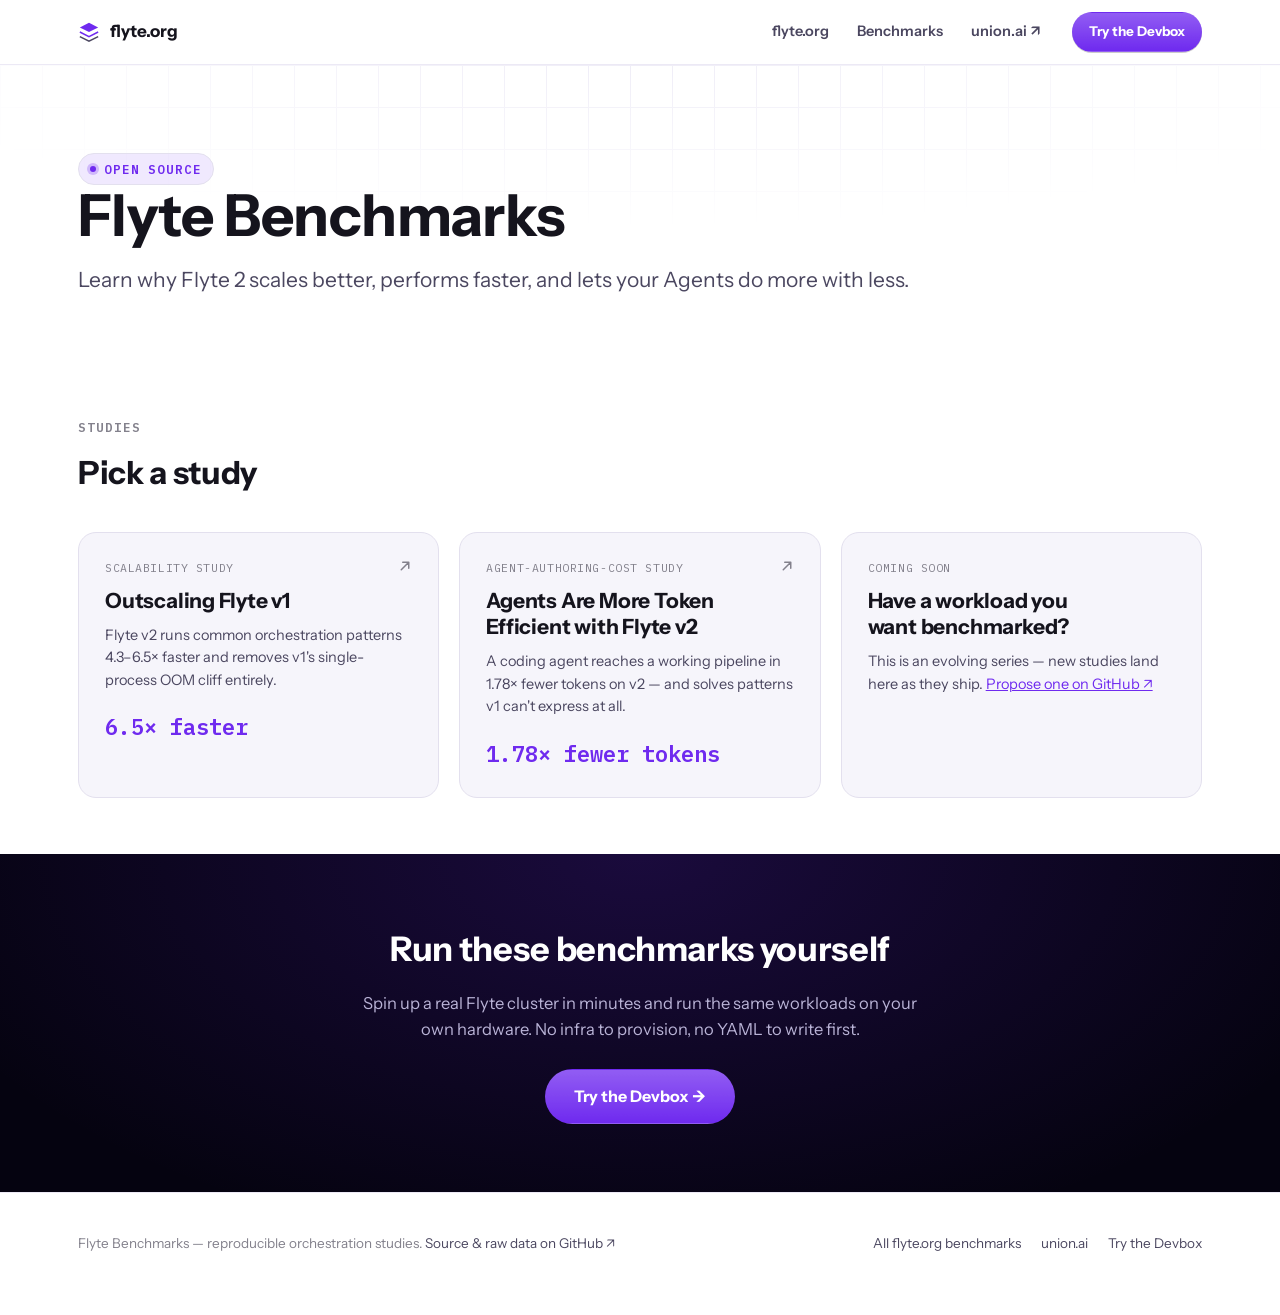
==== commit 28848a74: "update tagline Signed-off-by: Niels Bantilan <niels.bantilan@gmail.com>" ====
--- a/site/flyte.org/benchmarks/index.html
+++ b/site/flyte.org/benchmarks/index.html
@@ -299,7 +299,7 @@
     <div class="wrap">
       <span class="eyebrow"><span class="dot"></span>Open source</span>
       <h1>Flyte Benchmarks</h1>
-      <p class="sub">Real clusters. No simulation. Every number below comes from a workload that actually ran, graded and reported as-is &mdash; failures included.</p>
+      <p class="sub">Learn why Flyte 2 scales better, performs faster, and lets your Agents do more with less.</p>
     </div>
   </section>
 
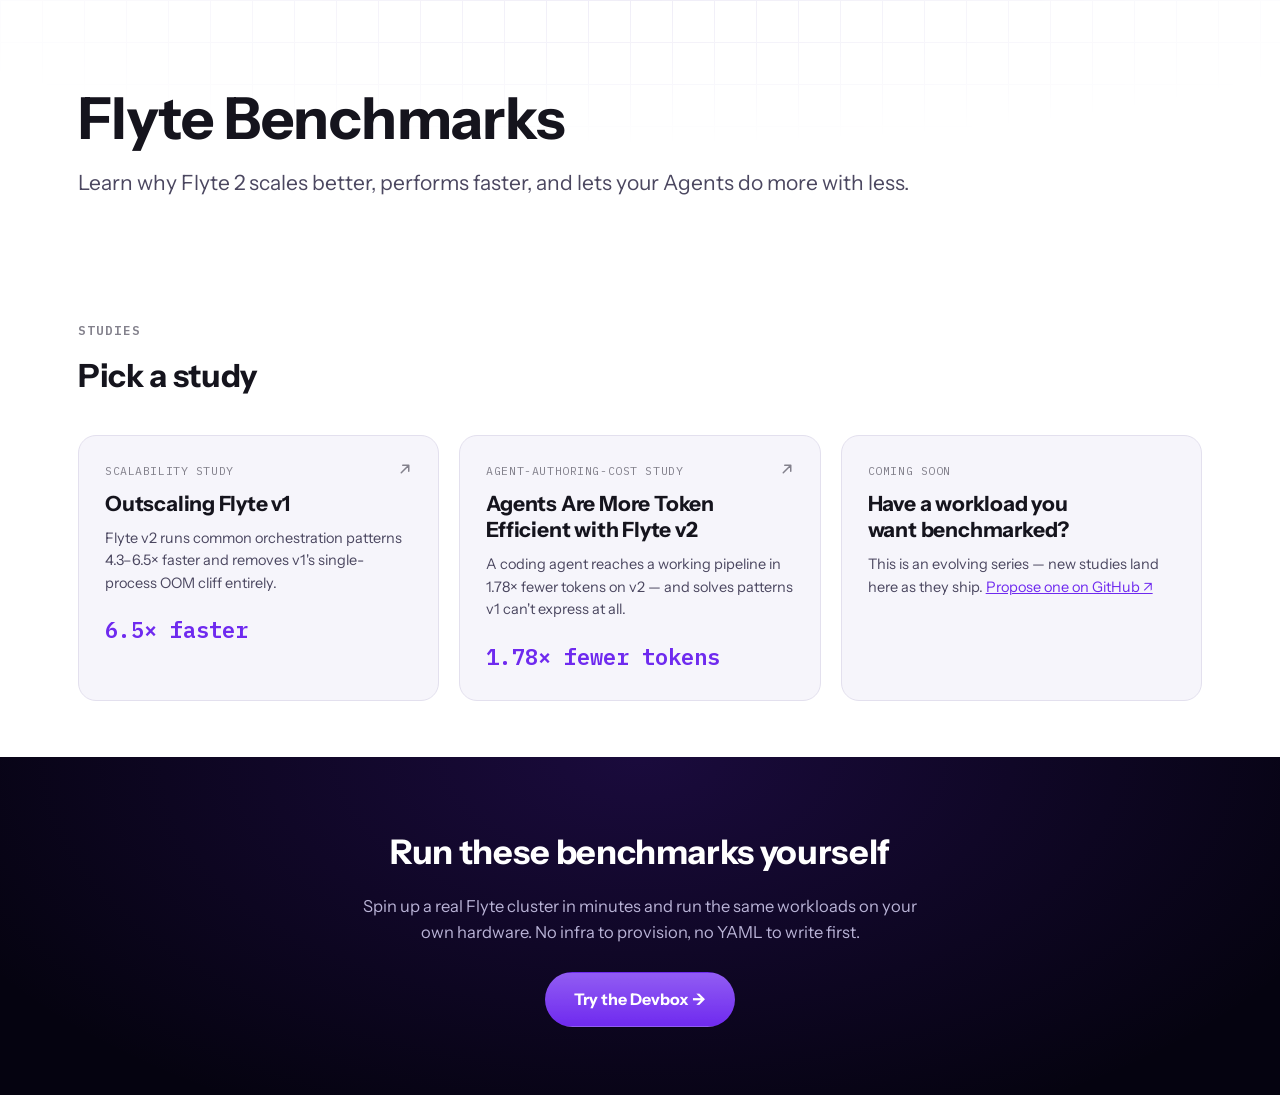
==== commit a3ea50a9: "remove nav and footer content Signed-off-by: Niels Bantilan <niels.bantilan@gmail.com>" ====
--- a/site/flyte.org/benchmarks/index.html
+++ b/site/flyte.org/benchmarks/index.html
@@ -293,11 +293,9 @@
 </head>
 <body>
 
-<div class="nav"><div class="wrap nav-row"><a class="nav-brand" href="index.html"><svg class="nav-mark" viewBox="0 0 24 24" fill="none" xmlns="http://www.w3.org/2000/svg"><path d="M12 2L2 7L12 12L22 7L12 2Z" fill="var(--series-b)"/><path d="M2 17L12 22L22 17" stroke="var(--ink-dim)" stroke-width="1.6" fill="none"/><path d="M2 12L12 17L22 12" stroke="var(--series-b)" stroke-width="1.6" fill="none"/></svg>flyte.org</a><div class="nav-links"><a href="https://flyte.org">flyte.org</a><a href="index.html">Benchmarks</a><a href="https://www.union.ai">union.ai &#8599;</a><a class="btn btn-primary btn-sm nav-cta" href="https://flyte.org/devbox">Try the Devbox</a></div></div></div>
 <main>
   <section class="hero bg-grid">
     <div class="wrap">
-      <span class="eyebrow"><span class="dot"></span>Open source</span>
       <h1>Flyte Benchmarks</h1>
       <p class="sub">Learn why Flyte 2 scales better, performs faster, and lets your Agents do more with less.</p>
     </div>
@@ -315,7 +313,6 @@
 
   <div class="cta-band"><div class="wrap"><h2>Run these benchmarks yourself</h2><p>Spin up a real Flyte cluster in minutes and run the same workloads on your own hardware. No infra to provision, no YAML to write first.</p><a class="btn btn-primary" href="https://flyte.org/devbox">Try the Devbox &rarr;</a></div></div>
 </main>
-<footer><div class="wrap footer-row"><div>Flyte Benchmarks &mdash; reproducible orchestration studies. <a href="https://github.com/flyteorg/flyte-benchmarks" target="_blank" rel="noopener">Source &amp; raw data on GitHub &#8599;</a></div><div class="footer-links"><a href="index.html">All flyte.org benchmarks</a><a href="https://www.union.ai">union.ai</a><a href="https://flyte.org/devbox">Try the Devbox</a></div></div></footer>
 
 <script>
 
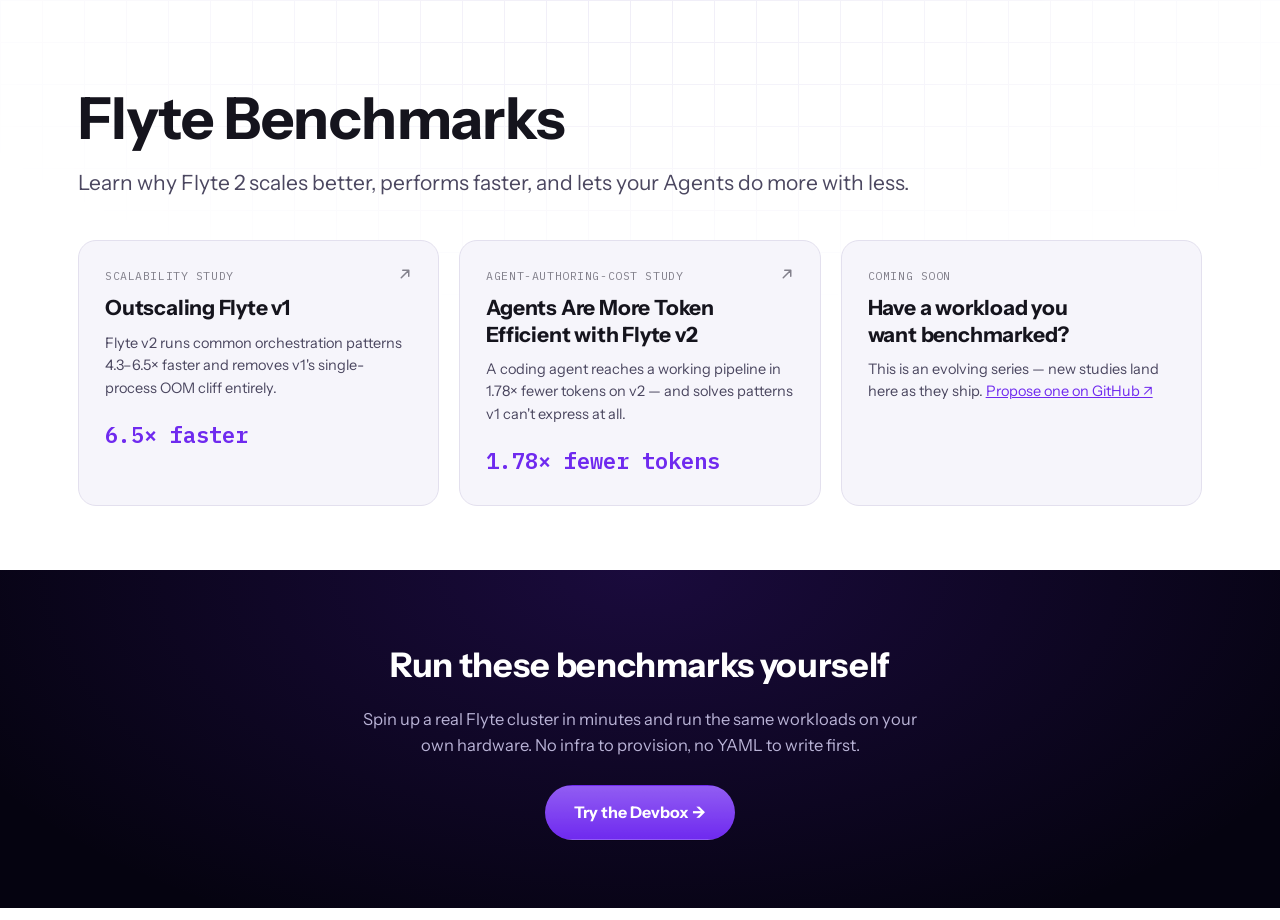
==== commit 3d1b0996: "Simplify landing pages; port over nav/footer removal and new taglines Two direct edits landed on mai" ====
--- a/site/flyte.org/benchmarks/index.html
+++ b/site/flyte.org/benchmarks/index.html
@@ -127,23 +127,6 @@
 }
 .bg-grid > .wrap { position: relative; z-index: 1; }
 
-/* ---------- nav ---------- */
-.nav {
-  position: sticky; top: 0; z-index: 40;
-  background: color-mix(in srgb, var(--bg) 88%, transparent);
-  backdrop-filter: blur(10px);
-  border-bottom: 1px solid var(--border-soft);
-}
-.nav-row { display: flex; align-items: center; justify-content: space-between; height: 64px; gap: 24px; }
-.nav-brand { display: flex; align-items: center; gap: 10px; font-family: var(--font-display); font-weight: 800; font-size: 17px; text-decoration: none; color: var(--ink); white-space: nowrap; }
-.nav-mark { width: 22px; height: 22px; flex: none; }
-.nav-crumb { color: var(--ink-faint); font-weight: 600; }
-.nav-links { display: flex; align-items: center; gap: 28px; font-size: 14.5px; font-weight: 600; }
-.nav-links a { text-decoration: none; color: var(--ink-dim); transition: color .15s; }
-.nav-links a:hover { color: var(--ink); }
-.nav-links a.nav-cta { margin-left: 4px; color: var(--accent-ink); }
-.nav-links a.nav-cta:hover { color: var(--accent-ink); }
-
 /* ---------- buttons ---------- */
 .btn {
   display: inline-flex; align-items: center; gap: 8px;
@@ -161,7 +144,6 @@
 .btn-primary:hover { box-shadow: 0 6px 24px -6px var(--accent); }
 .btn-ghost { background: transparent; border-color: var(--border); color: var(--ink); }
 .btn-ghost:hover { border-color: var(--accent); }
-.btn-sm { padding: 8px 16px; font-size: 13.5px; }
 .btn svg { width: 15px; height: 15px; }
 
 /* ---------- hero ---------- */
@@ -256,13 +238,6 @@
 .cta-band p { color: var(--dark-band-ink-dim); margin: 14px auto 0; max-width: 52ch; font-size: 16.5px; }
 .cta-band .btn { margin-top: 26px; padding: 14px 28px; font-size: 16px; }
 
-/* ---------- footer ---------- */
-footer { border-top: 1px solid var(--border-soft); padding: 40px 0 48px; }
-.footer-row { display: flex; justify-content: space-between; align-items: center; flex-wrap: wrap; gap: 16px; font-size: 13.5px; color: var(--ink-faint); }
-.footer-row a { color: var(--ink-dim); text-decoration: none; }
-.footer-row a:hover { color: var(--ink); }
-.footer-links { display: flex; gap: 20px; flex-wrap: wrap; }
-
 /* ---------- landing grid ---------- */
 .bench-grid { display: grid; grid-template-columns: repeat(auto-fit, minmax(320px, 1fr)); gap: 20px; }
 .bench-card {
@@ -285,7 +260,6 @@
 .reveal.in-view { opacity: 1; transform: none; }
 
 @media (max-width: 780px) {
-  .nav-links { display: none; }
   section { padding: 40px 0; }
 }
 
@@ -298,16 +272,7 @@
     <div class="wrap">
       <h1>Flyte Benchmarks</h1>
       <p class="sub">Learn why Flyte 2 scales better, performs faster, and lets your Agents do more with less.</p>
-    </div>
-  </section>
-
-  <section>
-    <div class="wrap">
-      <div class="section-head">
-        <div class="section-kicker">Studies</div>
-        <h2>Pick a study</h2>
-      </div>
-      <div class="bench-grid"><a class="bench-card reveal" href="flyte1-vs-flyte2/index.html"><svg class="card-arrow" viewBox="0 0 24 24" fill="none"><path d="M7 17L17 7M17 7H9M17 7V15" stroke="currentColor" stroke-width="2" stroke-linecap="round" stroke-linejoin="round"/></svg><div class="card-kicker">Scalability study</div><h3>Outscaling Flyte v1</h3><p>Flyte v2 runs common orchestration patterns 4.3–6.5× faster and removes v1's single-process OOM cliff entirely.</p><div class="card-stat mono">6.5× faster</div></a><a class="bench-card reveal" href="agents-write-flyte2-better/index.html"><svg class="card-arrow" viewBox="0 0 24 24" fill="none"><path d="M7 17L17 7M17 7H9M17 7V15" stroke="currentColor" stroke-width="2" stroke-linecap="round" stroke-linejoin="round"/></svg><div class="card-kicker">Agent-authoring-cost study</div><h3>Agents Are More Token Efficient with Flyte v2</h3><p>A coding agent reaches a working pipeline in 1.78× fewer tokens on v2 — and solves patterns v1 can't express at all.</p><div class="card-stat mono">1.78× fewer tokens</div></a><div class="bench-card soon reveal"><div class="card-kicker">Coming soon</div><h3>Have a workload you want benchmarked?</h3><p>This is an evolving series &mdash; new studies land here as they ship. <a href="https://github.com/flyteorg/flyte-benchmarks" target="_blank" rel="noopener" style="color:var(--series-b)">Propose one on GitHub &#8599;</a></p></div></div>
+      <div class="bench-grid" style="margin-top:40px"><a class="bench-card reveal" href="flyte1-vs-flyte2/index.html"><svg class="card-arrow" viewBox="0 0 24 24" fill="none"><path d="M7 17L17 7M17 7H9M17 7V15" stroke="currentColor" stroke-width="2" stroke-linecap="round" stroke-linejoin="round"/></svg><div class="card-kicker">Scalability study</div><h3>Outscaling Flyte v1</h3><p>Flyte v2 runs common orchestration patterns 4.3–6.5× faster and removes v1's single-process OOM cliff entirely.</p><div class="card-stat mono">6.5× faster</div></a><a class="bench-card reveal" href="agents-write-flyte2-better/index.html"><svg class="card-arrow" viewBox="0 0 24 24" fill="none"><path d="M7 17L17 7M17 7H9M17 7V15" stroke="currentColor" stroke-width="2" stroke-linecap="round" stroke-linejoin="round"/></svg><div class="card-kicker">Agent-authoring-cost study</div><h3>Agents Are More Token Efficient with Flyte v2</h3><p>A coding agent reaches a working pipeline in 1.78× fewer tokens on v2 — and solves patterns v1 can't express at all.</p><div class="card-stat mono">1.78× fewer tokens</div></a><div class="bench-card soon reveal"><div class="card-kicker">Coming soon</div><h3>Have a workload you want benchmarked?</h3><p>This is an evolving series &mdash; new studies land here as they ship. <a href="https://github.com/flyteorg/flyte-benchmarks" target="_blank" rel="noopener" style="color:var(--series-b)">Propose one on GitHub &#8599;</a></p></div></div>
     </div>
   </section>
 
